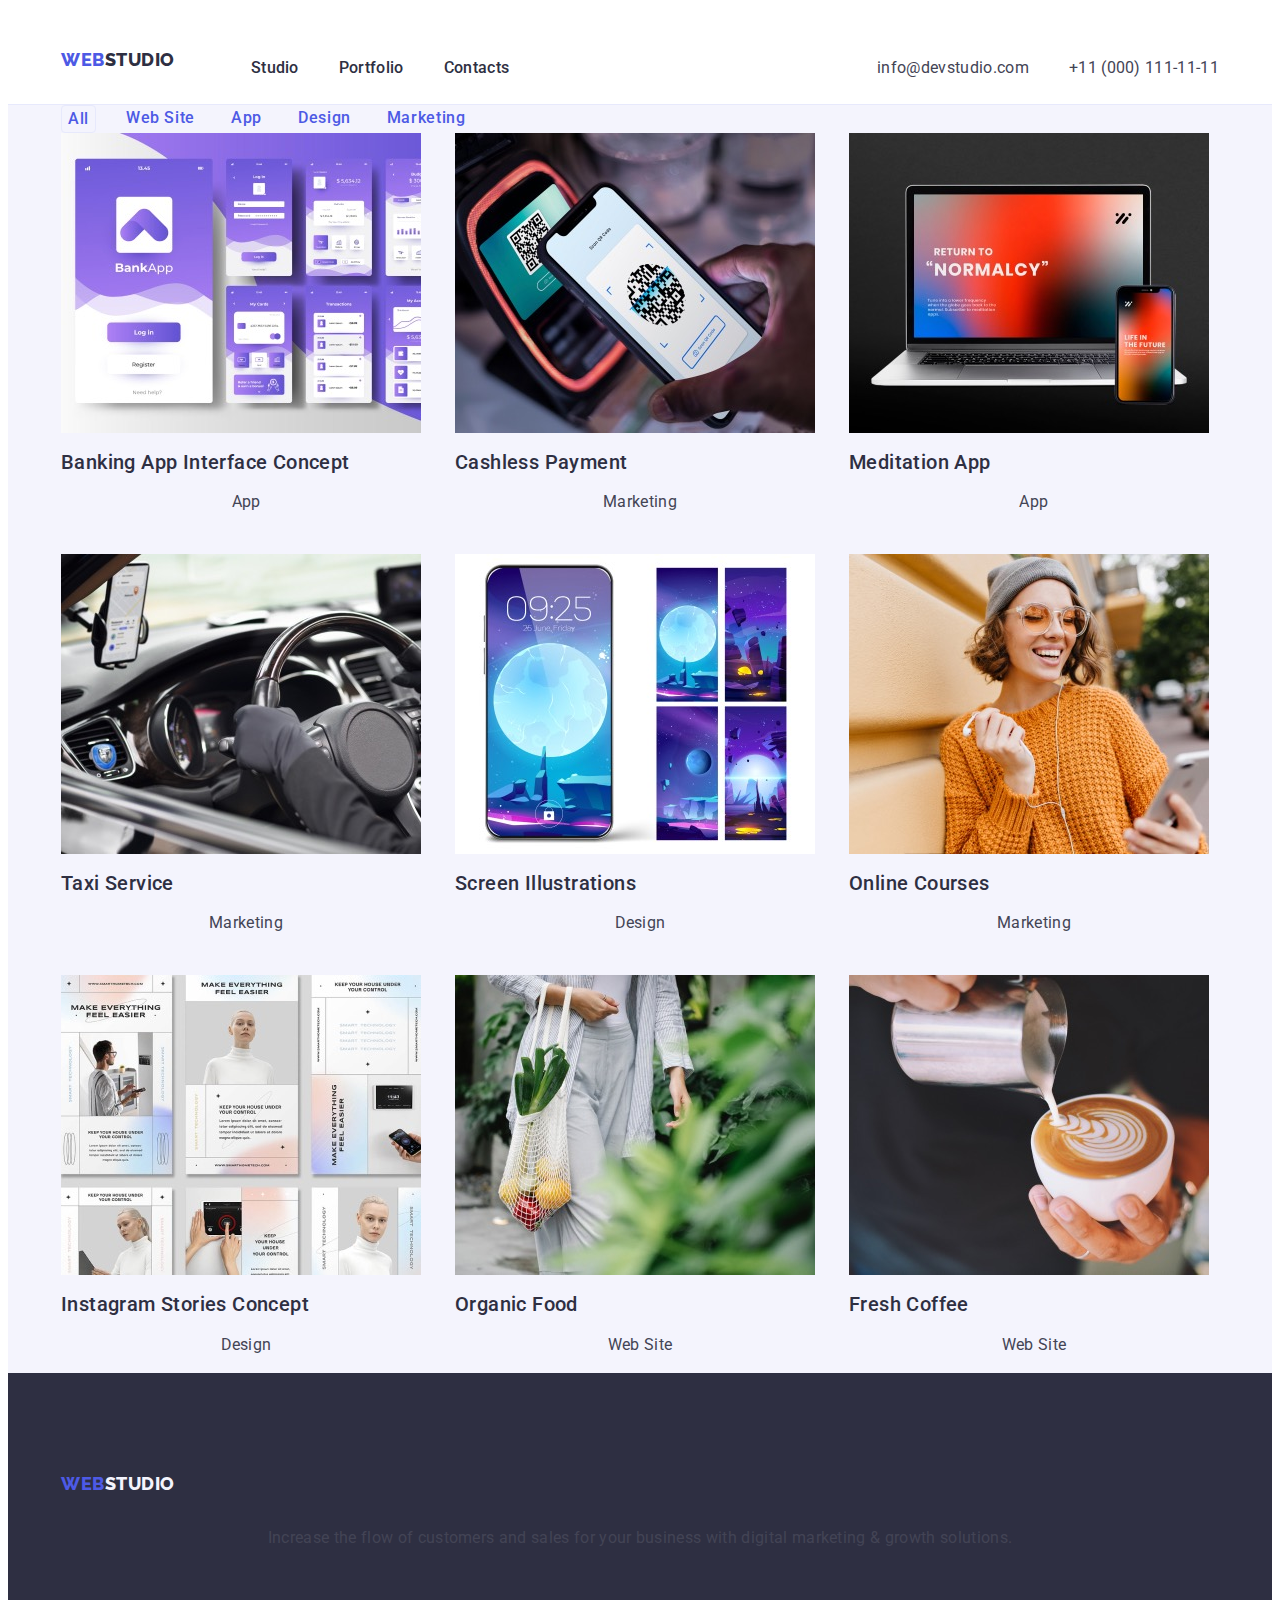
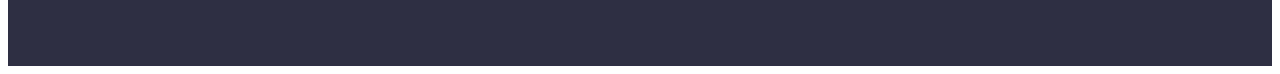
==== portfolio.html @ 2a1ee2ab "portfolio" ====
<!DOCTYPE html>
<html lang="en">
  <head>
    <link rel="preconnect" href="https://fonts.googleapis.com" />
    <link rel="preconnect" href="https://fonts.gstatic.com" crossorigin />
    <link
      href="https://fonts.googleapis.com/css2?family=Raleway:wght@800&family=Roboto:wght@400;500;700;900&display=swap"
      rel="stylesheet"
    />
    <link
      rel="stylesheet"
      href="https://cdnjs.cloudflare.com/ajax/libs/modern-normalize/2.0.0/modern-normalize.min.css"
      integrity="sha512-4xo8blKMVCiXpTaLzQSLSw3KFOVPWhm/TRtuPVc4WG6kUgjH6J03IBuG7JZPkcWMxJ5huwaBpOpnwYElP/m6wg=="
      crossorigin="anonymous"
      referrerpolicy="no-referrer"
    />
    <link href="./css/styles.css" rel="stylesheet" />
    <meta charset="UTF-8" />
    <meta name="viewport" content="width=device-width, initial-scale=1.0" />
    <title>goit-markup-hw-02/</title>
  </head>
  <body>
    <header class="header-portfolio-page">
      <div class="container header-cointainer">
        <nav class="link nav-list">
          <a href="./index.html" class="logo link"
            >Web<span class="logo-studio">Studio</span></a
          >
          <ul class="list menu-list">
            <li><a class="list-first link" href="./index.html">Studio</a></li>
            <li>
              <a class="list-first link" href="./portfolio.html">Portfolio</a>
            </li>
            <li><a class="list-first link" href="">Contacts</a></li>
          </ul>
        </nav>
        <address class="address list">
          <ul class="list link address-list">
            <li>
              <a class="contact list link" href="mailto:info@devstudio.com"
                >info@devstudio.com</a
              >
            </li>
            <li>
              <a class="contact list link" href="tel:+110001111111"
                >+11 (000) 111-11-11</a
              >
            </li>
          </ul>
        </address>
      </div>
    </header>
    <main>
      <div>
        <section class="section list-portfolio">
          <div class="container porfolio-navigation">
            <h1 class="h1-tag visually-hidden">Tekst</h1>
            <ul class="list link button list-main-section-porfolio">
              <li>
                <button type="button" class="list-second link button-portfolio">
                  All
                </button>
              </li>
              <li>
                <button type="button" class="list-second link">Web Site</button>
              </li>
              <li>
                <button type="button" class="list-second link">App</button>
              </li>
              <li>
                <button type="button" class="list-second link">Design</button>
              </li>
              <li>
                <button type="button" class="list-second link">
                  Marketing
                </button>
              </li>
            </ul>
          </div>
          <div class="container">
            <ul class="list portfolio-images">
              <li class="portfolio-items">
                <a href="./images/img2-1.jpg" class="link">
                  <img
                    src="./images/img2-1.jpg"
                    alt="violet frames representing bank app"
                    width="360"
                    height="300"
                  />
                  <h2 class="headers-portfolio">
                    Banking App Interface Concept
                  </h2>
                  <p class="paragraph">App</p>
                </a>
              </li>
              <li class="portfolio-items">
                <a href="./images/img2-2.jpg" class="link">
                  <img
                    src="./images/img2-2.jpg"
                    alt="phone and terminal showing cashless payment"
                    width="360"
                    height="300"
                  />
                  <h2 class="headers-portfolio">Cashless Payment</h2>
                  <p class="paragraph">Marketing</p>
                </a>
              </li>
              <li class="portfolio-items">
                <a href="./images/img2-3.jpg" class="link">
                  <img
                    src="./images/img2-3.jpg"
                    alt="macbook with iphone"
                    width="360"
                    height="300"
                  />
                  <h2 class="headers-portfolio">Meditation App</h2>
                  <p class="paragraph">App</p>
                </a>
              </li>
              <li class="portfolio-items">
                <a href="./images/img-4.jpg" class="link"
                  ><img
                    src="./images/img2-4.jpg"
                    alt="car cocpit woth steering wheel"
                    width="360"
                    height="300"
                  />
                  <h2 class="headers-portfolio">Taxi Service</h2>
                  <p class="paragraph">Marketing</p>
                </a>
              </li>
              <li class="portfolio-items">
                <a href="./images/img2-5.jpg" class="link">
                  <img
                    src="./images/img2-5.jpg"
                    alt="phone wallpapers showing the moon"
                    width="360"
                    height="300"
                  />

                  <h2 class="headers-portfolio">Screen Illustrations</h2>
                  <p class="paragraph">Design</p>
                </a>
              </li>
              <li class="portfolio-items">
                <a href="./images/img2-6.jpg" class="link">
                  <img
                    src="./images/img2-6.jpg"
                    alt="young lady with orange glasses and orange sweater"
                    width="360"
                    height="300"
                  />

                  <h2 class="headers-portfolio">Online Courses</h2>
                  <p class="paragraph">Marketing</p>
                </a>
              </li>
              <li class="portfolio-items">
                <a href="./images/img2-7.jpg" class="link">
                  <img
                    src="./images/img2-7.jpg"
                    alt="layout of diffrent stories in Instagram"
                    width="360"
                    height="300"
                  />

                  <h2 class="headers-portfolio">Instagram Stories Concept</h2>
                  <p class="paragraph">Design</p>
                </a>
              </li>
              <li class="portfolio-items">
                <a href="./images/img2-8.jpg" class="link">
                  <img
                    src="./images/img2-8.jpg"
                    alt="lady with bag full of organic grocery shopping"
                    width="360"
                    height="300"
                  />

                  <h2 class="headers-portfolio">Organic Food</h2>
                  <p class="paragraph">Web Site</p>
                </a>
              </li>
              <li class="portfolio-items">
                <a href="./images/img2-9.jpg" class="link">
                  <img
                    src="./images/img2-9.jpg"
                    alt="cup of coppy with several rings made created by the milk foam"
                    width="360"
                    height="300"
                  />

                  <h2 class="headers-portfolio">Fresh Coffee</h2>
                  <p class="paragraph">Web Site</p>
                </a>
              </li>
            </ul>
          </div>
        </section>
      </div>
    </main>
    <footer class="footer">
      <div class="container">
        <a class="logo link" href="./index.html"
          >Web<span class="logo-studio-footer link">Studio</span></a
        >
        <p class="paragraph">
          Increase the flow of customers and sales for your business with
          digital marketing & growth solutions.
        </p>
      </div>
    </footer>
  </body>
</html>
---- css/styles.css ----
:root {
  --main-text-color: #434455;
  --dark: #2e2f42;
  --slate: #434455;
  --cloud: #f4f4fd;
  --iris: #4d5ae5;
}

body {
  font-family: "Roboto", sans-serif;
  color: var(--main-text-color);
  background-color: #ffffff;
  ul,
  ol {
    list-style: none;
    margin: 0;
    padding-left: 0;
  }
  .list {
    list-style: none;
    margin: 0;
    padding-left: 0;
  }
}
.link {
  text-decoration: none;
}
.list {
  list-style: none;
}
.button {
  cursor: pointer;
  color: #4d5ae5;
  font-size: 16px;
  font-family: Roboto;
  font-weight: 500;
  line-height: 1.5;
  letter-spacing: 0.02em;
}
.button:visited {
  color: #404bbf;
}
.logo {
  color: var(--iris);
  font-size: 18px;
  font-family: "Raleway", sans-serif;
  font-weight: 800;
  text-transform: uppercase;
  line-height: 1.17;
  letter-spacing: 0.03em;
  text-decoration: none;
  margin-right: 76px;
  margin-bottom: 16px;
  display: inline-block;
}
.logo-studio {
  color: var(--dark);
}
.footer {
  background-color: var(--dark);
  padding: 100px 0;
}
.list-first {
  color: var(--dark);
  font-weight: 500;
  line-height: 1.5;
  letter-spacing: 0.02em;
  padding: 24px 0;
}
.list-first:hover {
  color: #404bbf;
}
.list-first:focus {
  color: #404bbf;
}
.list-first:visited {
}
.address {
  font-style: normal;
}

.logo-studio-footer {
  color: #f4f4fd;
}
.contact {
  color: var(--slate);
  line-height: 1.5;
  letter-spacing: 0.02em;
}
.contact:hover {
  color: #404bbf;
}
.contact:focus {
  color: #404bbf;
}
.list-second {
  font-family: Roboto, sans-serif;
  font-size: 16px;
  font-weight: 500;
  line-height: 1.5;
  letter-spacing: 0.04em;
  color: var(--iris);
  background-color: var(--cloud);
  border: none;
  cursor: pointer;
}
.list-second:hover {
  color: #ffffff;
}
.list-second:focus {
  color: #ffffff;
}
.list-second:hover {
  background-color: #404bbf;
}
.list-second:focus {
  background-color: #404bbf;
}
.section-main {
  background-color: var(--dark);
  color: #ffffff;
  padding: 188px 0;
}
.paragraph {
  line-height: 1.5;
  color: var(--slate);
  font-size: 16px;
  font-family: Roboto;
  font-weight: 400;
  line-height: 24px;
  letter-spacing: 0.02em;
  word-wrap: break-word;
  box-sizing: content-box;
  text-align: center;
}
.head-first-tag {
  font-size: 56px;
  font-weight: 700;
  line-height: 1.07;
  letter-spacing: 0.02em;
  max-width: 496px;
  margin: auto;
}
.button-order-service {
  background-color: var(--iris);
  color: white;
  font-size: 16px;
  font-family: Roboto, sans-serif;
  font-weight: 500;
  line-height: 24px;
  letter-spacing: 0.64px;
  word-wrap: break-word;
  border: none;
  cursor: pointer;
  padding: 16px 32px;
  margin: auto;
  display: block;
  margin-top: 48px;
  min-width: 169px;
  border-radius: 4px;
}
.button-order-service:hover {
  background-color: #404bbf;
}
.button-order-service:focus {
  background-color: #404bbf;
}
.head-three-tag {
  color: var(--dark);
  font-size: 20px;
  font-family: Roboto;
  font-weight: 500;
  line-height: 24px;
  letter-spacing: 0.4px;
  word-wrap: break-word;
  text-align: center;
  margin-bottom: 8px;
}
.head-two-tag {
  color: var(--dark);
  font-size: 36px;
  font-family: Roboto;
  font-weight: 700;
  text-transform: capitalize;
  line-height: 40px;
  letter-spacing: 0.72px;
  word-wrap: break-word;
  margin-bottom: 8px;
}
.h2-tag-portfolio {
  font-size: 20px;
  font-weight: 500;
  line-height: 1.2;
  letter-spacing: 0.02em;
  color: var(--dark);
}
.section {
  background-color: #f4f4fd;
}

.header {
  color: var(--dark);
  font-size: 36px;
  line-height: 1.11;
  font-weight: 700;
  text-align: center;
  letter-spacing: 0.02em;
  word-wrap: break-word;
  text-transform: capitalize;
  margin-top: 120px;
  margin-bottom: 72px;
}
.team-list {
  background-color: #ffffff;
  border-radius: 0px 0px 4px 4px;
}
.head-three-tag {
  font-weight: 500;
  line-height: 1.2;
  letter-spacing: 0.02em;
  word-wrap: break-word;
  color: var(--dark);
}

.paragraph-footer {
  line-height: 1.5;
  color: var(--cloud);
  font-size: 16px;
  font-family: Roboto;
  font-weight: 400;
  line-height: 24px;
  letter-spacing: 0.02em;
  word-wrap: break-word;
}
.headers-portfolio {
  font-size: 20px;
  font-weight: 500;
  line-height: 1.2;
  letter-spacing: 0.02em;
  color: var(--dark);
}
.container {
  width: 1158px;
  margin: 0 auto;
  padding-left: 15px;
  padding-right: 15px;
}
.menu-list {
  display: flex;
  justify-content: flex-start;
  gap: 40px;
  padding-bottom: 24px;
  padding-top: 24px;
}
.visually-hidden {
  position: absolute;
  width: 1px;
  height: 1px;
  margin: -1px;
  border: 0;
  padding: 0;
  white-space: nowrap;
  clip-path: inset(100%);
  clip: rect(0 0 0 0);
  overflow: hidden;
}
.list-strategy {
  display: flex;
  gap: 24px;
}
.list-images {
  display: flex;
  gap: 24px;
}
.list-team {
  display: flex;
  gap: 24px;
}
.address-list {
  display: flex;
  gap: 40px;
  padding-top: 24px;
  padding-bottom: 24px;
}
.nav-list {
  display: flex;
  flex-direction: row;
  align-items: center;
}
.header-cointainer {
  display: flex;
  flex-direction: row;
  justify-content: space-between;
  padding-top: 24px;
  height: 72px;
}
img {
  display: block;
}
.header-main-page {
  border-bottom: 1px solid #e7e9fc;
}
.images-section {
  padding-bottom: 120px;
}
.list-strategy-items {
  width: calc((100% - 72px) / 4);
}
.main-page-section-two {
  padding: 120px 0;
}
.section-team {
  padding: 120px 0;
}
.team-member {
  padding: 32px 0px;
}
.header-portfolio-page {
  border-bottom: 1px solid #e7e9fc;
}
.list-porfolio {
  padding-top: 96px;
}
.list-main-section-porfolio {
  display: flex;
  gap: 24px;
  margin-bottom: 72px;
}
.button-portfolio {
  border-radius: 4px;
  border: 1px #e7e9fc solid;
}
.portfolio-images {
  display: flex;
  gap: 24px;
  flex-wrap: wrap;
}
.portfolio-items {
  width: calc((100% - 48px) / 3);
}
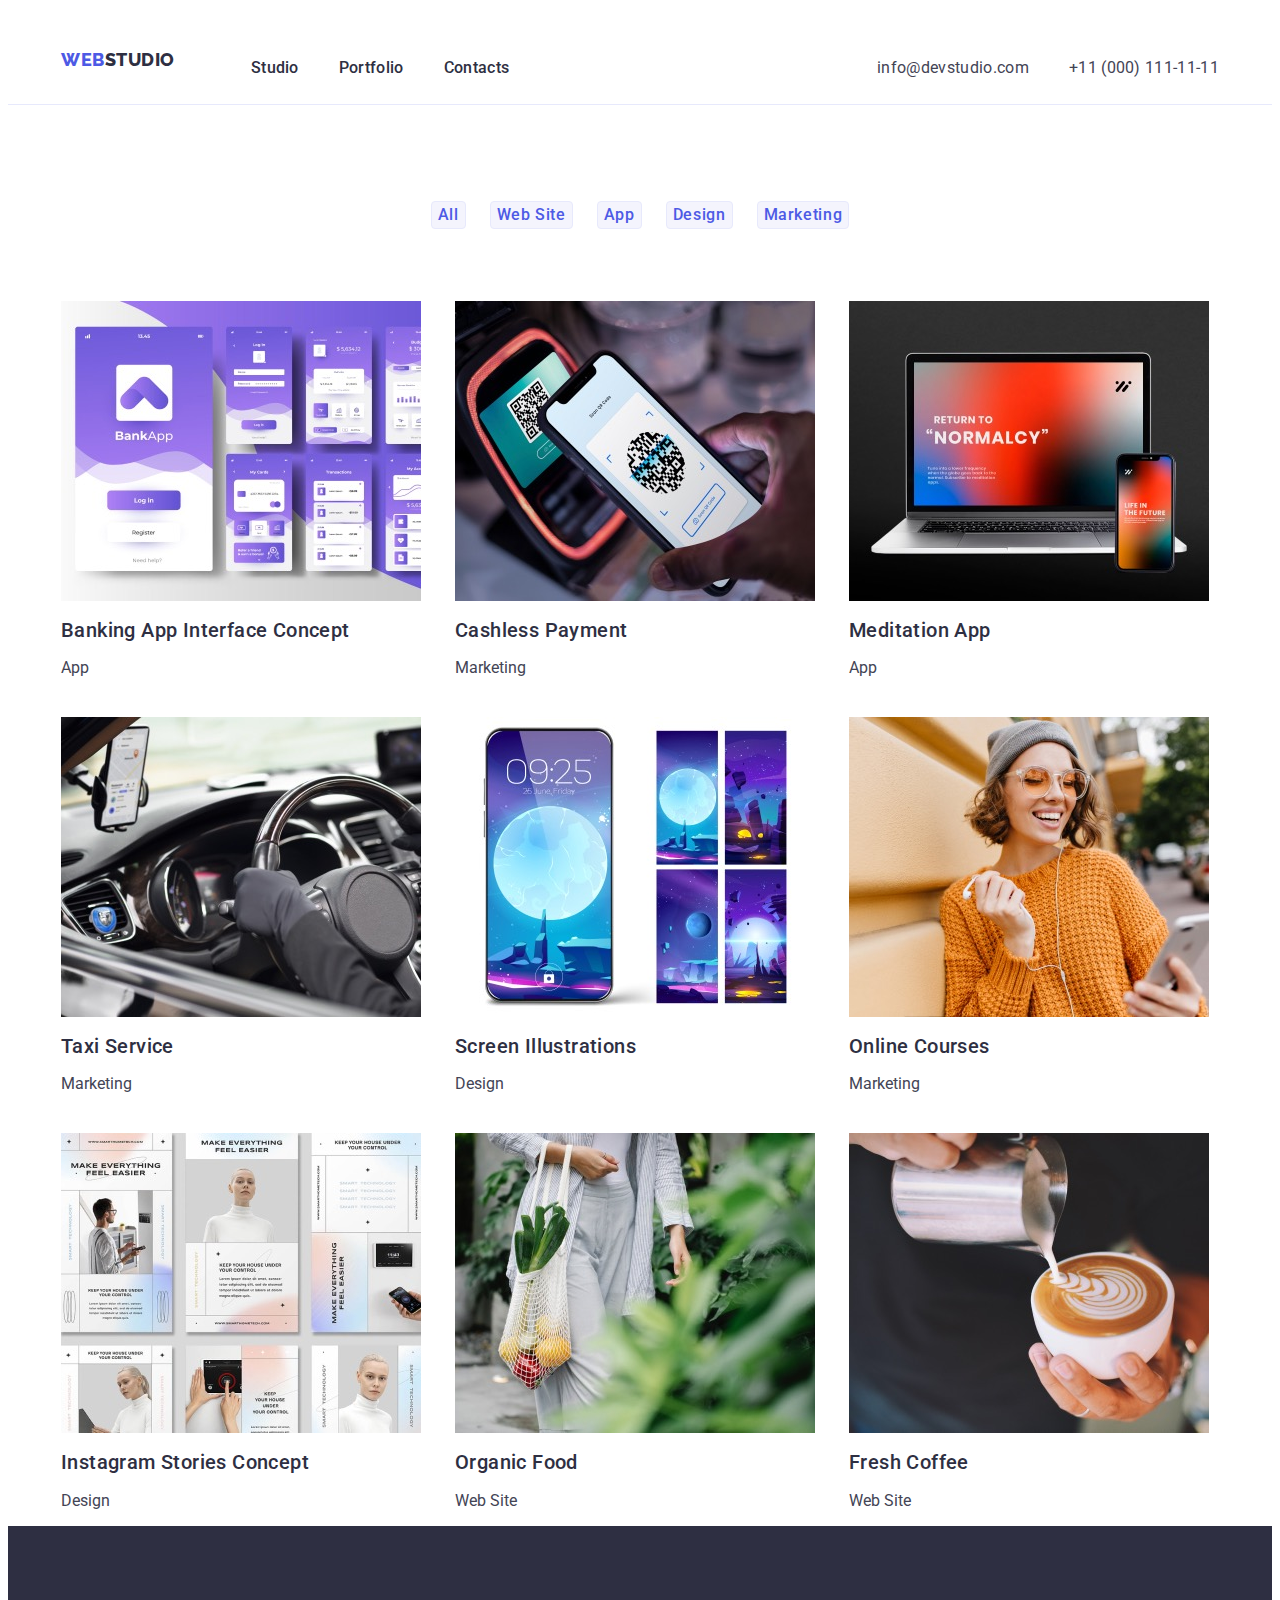
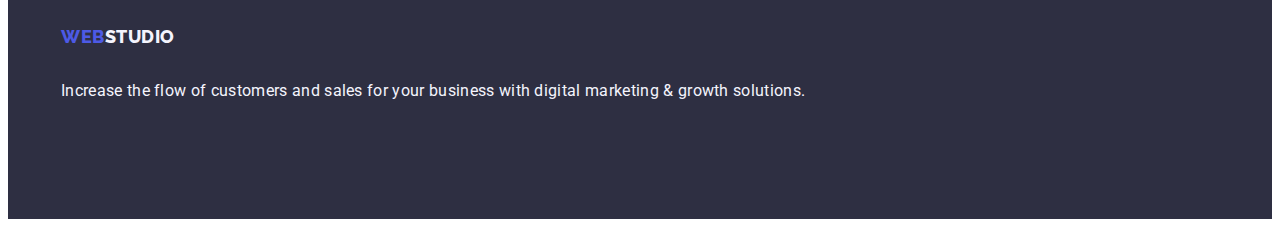
==== commit 1e776cba: "portfolio list images list buttons" ====
--- a/portfolio.html
+++ b/portfolio.html
@@ -62,16 +62,22 @@
                 </button>
               </li>
               <li>
-                <button type="button" class="list-second link">Web Site</button>
-              </li>
-              <li>
-                <button type="button" class="list-second link">App</button>
-              </li>
-              <li>
-                <button type="button" class="list-second link">Design</button>
-              </li>
-              <li>
-                <button type="button" class="list-second link">
+                <button type="button" class="list-second link button-portfolio">
+                  Web Site
+                </button>
+              </li>
+              <li>
+                <button type="button" class="list-second link button-portfolio">
+                  App
+                </button>
+              </li>
+              <li>
+                <button type="button" class="list-second link button-portfolio">
+                  Design
+                </button>
+              </li>
+              <li>
+                <button type="button" class="list-second link button-portfolio">
                   Marketing
                 </button>
               </li>
@@ -90,7 +96,7 @@
                   <h2 class="headers-portfolio">
                     Banking App Interface Concept
                   </h2>
-                  <p class="paragraph">App</p>
+                  <p class="paragraph-portfolio">App</p>
                 </a>
               </li>
               <li class="portfolio-items">
@@ -102,7 +108,7 @@
                     height="300"
                   />
                   <h2 class="headers-portfolio">Cashless Payment</h2>
-                  <p class="paragraph">Marketing</p>
+                  <p class="paragraph-portfolio">Marketing</p>
                 </a>
               </li>
               <li class="portfolio-items">
@@ -114,7 +120,7 @@
                     height="300"
                   />
                   <h2 class="headers-portfolio">Meditation App</h2>
-                  <p class="paragraph">App</p>
+                  <p class="paragraph-portfolio">App</p>
                 </a>
               </li>
               <li class="portfolio-items">
@@ -126,7 +132,7 @@
                     height="300"
                   />
                   <h2 class="headers-portfolio">Taxi Service</h2>
-                  <p class="paragraph">Marketing</p>
+                  <p class="paragraph-portfolio">Marketing</p>
                 </a>
               </li>
               <li class="portfolio-items">
@@ -139,7 +145,7 @@
                   />
 
                   <h2 class="headers-portfolio">Screen Illustrations</h2>
-                  <p class="paragraph">Design</p>
+                  <p class="paragraph-portfolio">Design</p>
                 </a>
               </li>
               <li class="portfolio-items">
@@ -152,7 +158,7 @@
                   />
 
                   <h2 class="headers-portfolio">Online Courses</h2>
-                  <p class="paragraph">Marketing</p>
+                  <p class="paragraph-portfolio">Marketing</p>
                 </a>
               </li>
               <li class="portfolio-items">
@@ -165,7 +171,7 @@
                   />
 
                   <h2 class="headers-portfolio">Instagram Stories Concept</h2>
-                  <p class="paragraph">Design</p>
+                  <p class="paragraph-portfolio">Design</p>
                 </a>
               </li>
               <li class="portfolio-items">
@@ -178,7 +184,7 @@
                   />
 
                   <h2 class="headers-portfolio">Organic Food</h2>
-                  <p class="paragraph">Web Site</p>
+                  <p class="paragraph-portfolio">Web Site</p>
                 </a>
               </li>
               <li class="portfolio-items">
@@ -191,7 +197,7 @@
                   />
 
                   <h2 class="headers-portfolio">Fresh Coffee</h2>
-                  <p class="paragraph">Web Site</p>
+                  <p class="paragraph-portfolio">Web Site</p>
                 </a>
               </li>
             </ul>
@@ -204,7 +210,7 @@
         <a class="logo link" href="./index.html"
           >Web<span class="logo-studio-footer link">Studio</span></a
         >
-        <p class="paragraph">
+        <p class="paragraph-footer">
           Increase the flow of customers and sales for your business with
           digital marketing & growth solutions.
         </p>
--- a/css/styles.css
+++ b/css/styles.css
@@ -4,6 +4,7 @@
   --slate: #434455;
   --cloud: #f4f4fd;
   --iris: #4d5ae5;
+  --ocean:#404bbf;
 }
 
 body {
@@ -195,7 +196,7 @@
   color: var(--dark);
 }
 .section {
-  background-color: #f4f4fd;
+  background-color: white;
 }
 
 .header {
@@ -264,9 +265,10 @@
   clip: rect(0 0 0 0);
   overflow: hidden;
 }
-.list-strategy {
-  display: flex;
-  gap: 24px;
+.list-main-section-porfolio {
+  display: flex;
+  gap: 24px;
+  justify-content: center;
 }
 .list-images {
   display: flex;
@@ -329,6 +331,12 @@
 .button-portfolio {
   border-radius: 4px;
   border: 1px #e7e9fc solid;
+  background-color: var(--cloud);
+  color:var(--iris)
+  padding: 12px 24px;
+  margin-top: 96px;
+  margin-bottom: 72px;
+
 }
 .portfolio-images {
   display: flex;
@@ -338,3 +346,6 @@
 .portfolio-items {
   width: calc((100% - 48px) / 3);
 }
+.paragraph-portfolio {
+  text-align: left;
+color:var(--slate);}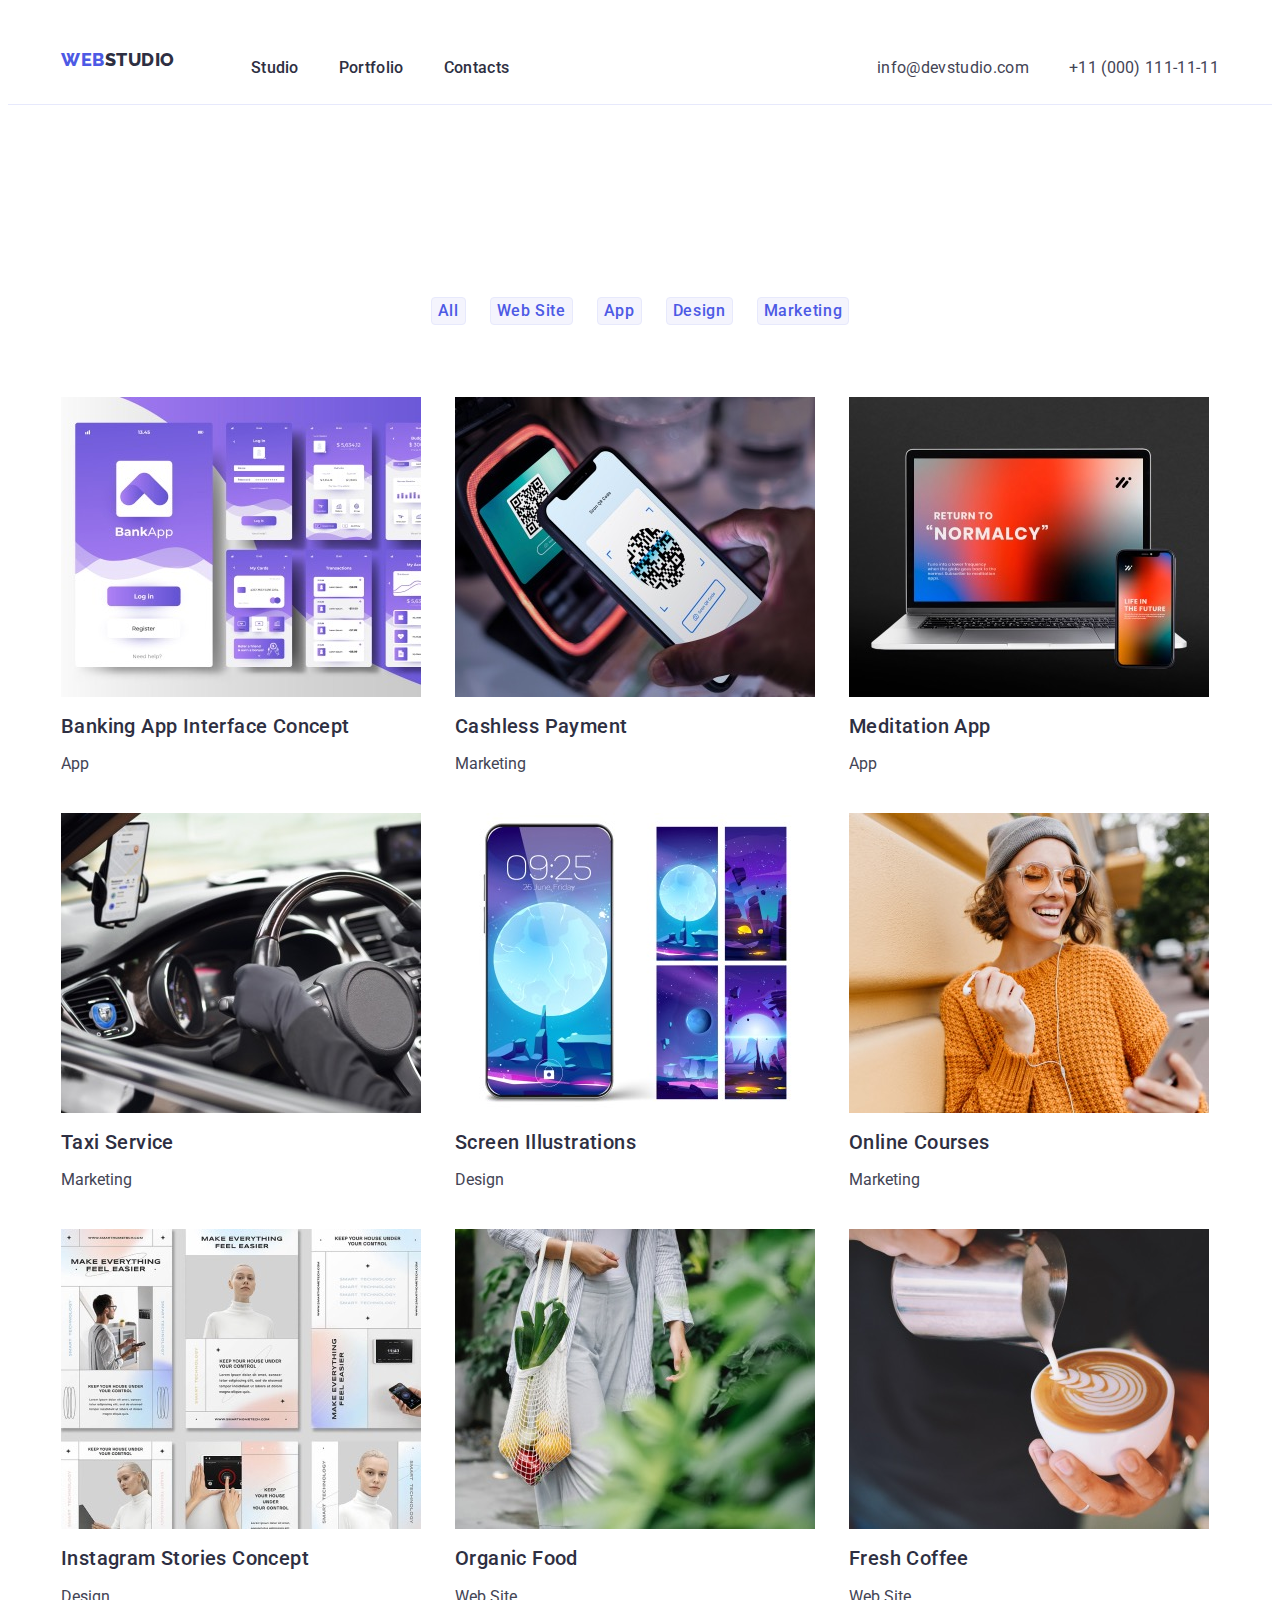
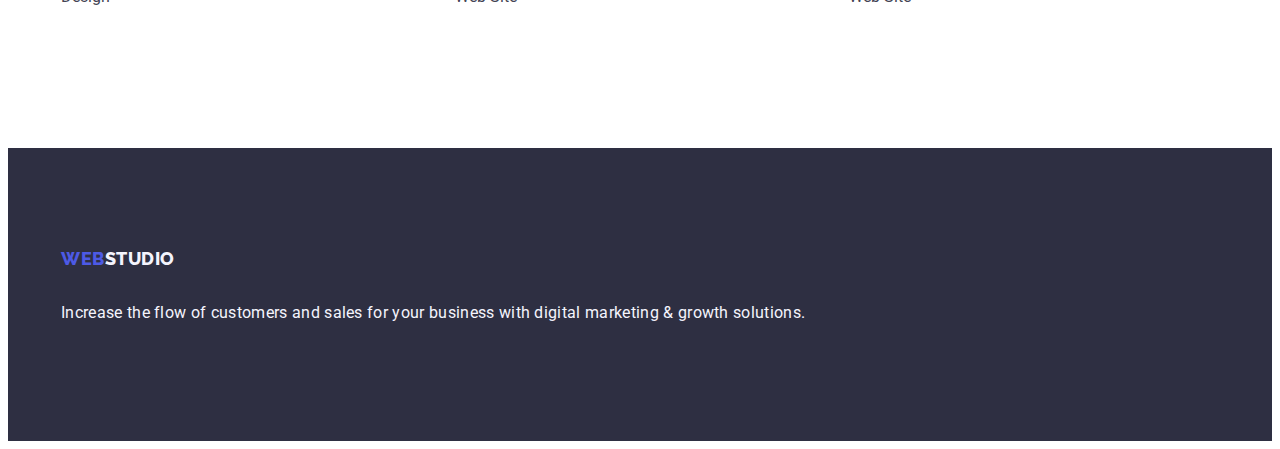
==== commit cc7b86fa: "portfolio move div inside section" ====
--- a/portfolio.html
+++ b/portfolio.html
@@ -51,7 +51,6 @@
       </div>
     </header>
     <main>
-      <div>
         <section class="section list-portfolio">
           <div class="container porfolio-navigation">
             <h1 class="h1-tag visually-hidden">Tekst</h1>
@@ -203,7 +202,6 @@
             </ul>
           </div>
         </section>
-      </div>
     </main>
     <footer class="footer">
       <div class="container">
--- a/css/styles.css
+++ b/css/styles.css
@@ -305,8 +305,12 @@
 .images-section {
   padding-bottom: 120px;
 }
+.list-strategy {
+display: flex;
+gap: 24px;
+}
 .list-strategy-items {
-  width: calc((100% - 72px) / 4);
+width: calc((100% - 72px)/4);
 }
 .main-page-section-two {
   padding: 120px 0;
@@ -348,4 +352,8 @@
 }
 .paragraph-portfolio {
   text-align: left;
-color:var(--slate);}+color:var(--slate);}
+.list-portfolio {
+padding-top: 96px;
+padding-bottom: 126px;
+}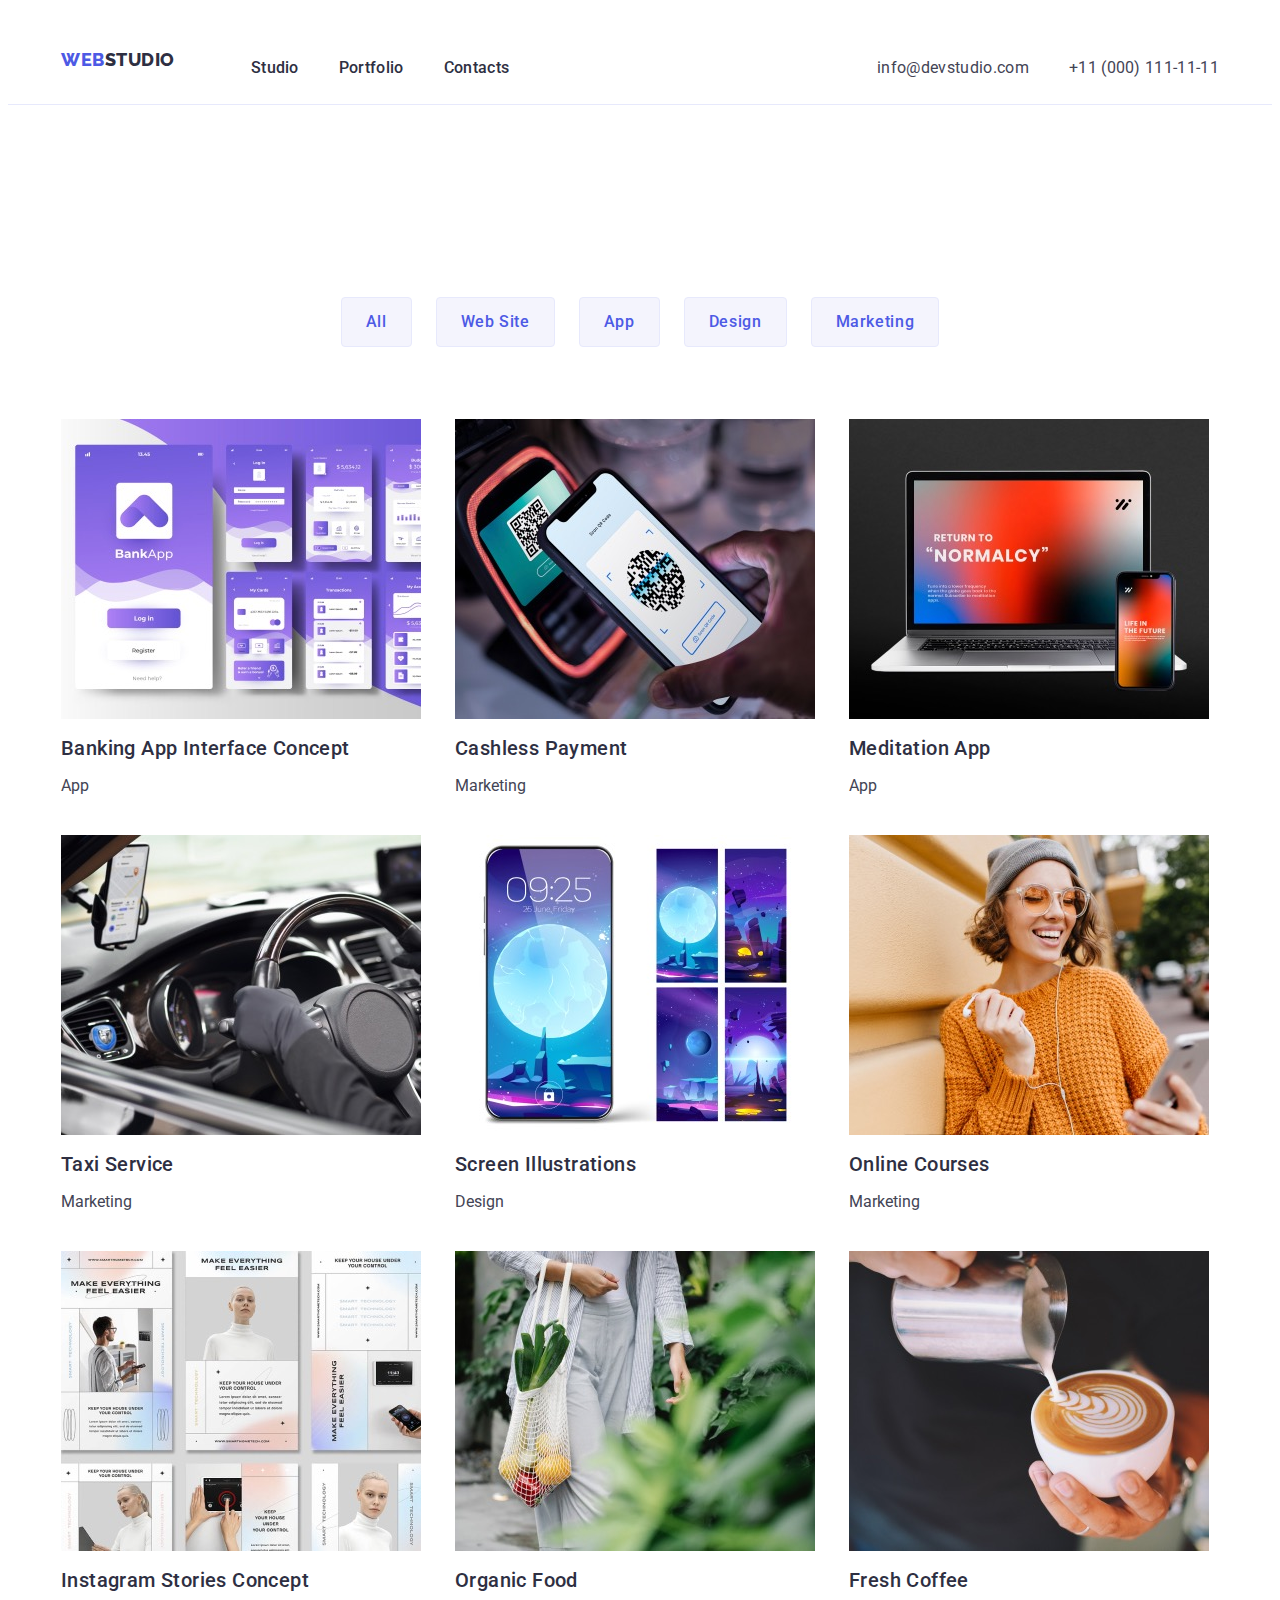
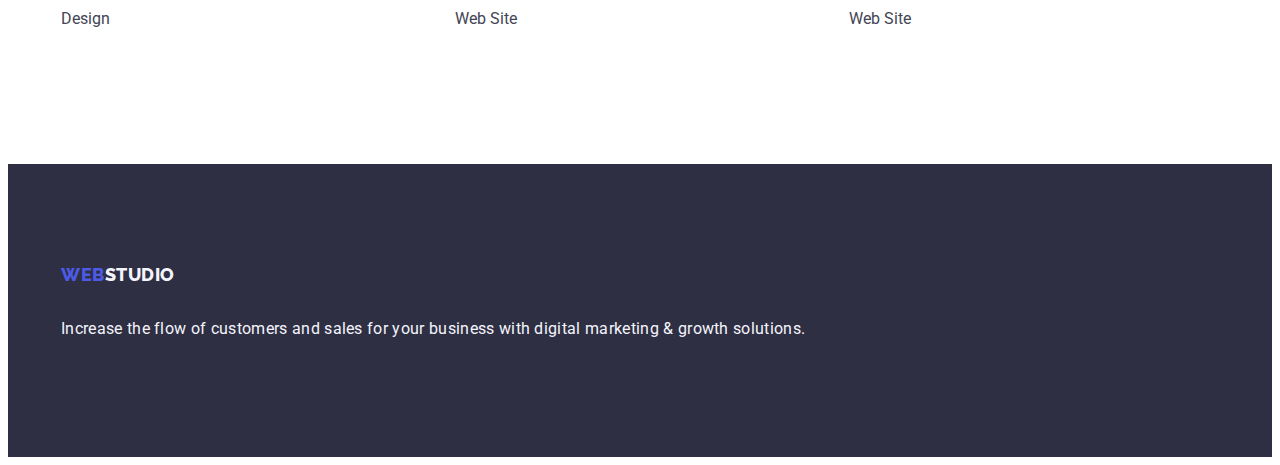
==== commit 72dd97d1: "porfolio main" ====
--- a/portfolio.html
+++ b/portfolio.html
@@ -51,157 +51,153 @@
       </div>
     </header>
     <main>
-        <section class="section list-portfolio">
-          <div class="container porfolio-navigation">
-            <h1 class="h1-tag visually-hidden">Tekst</h1>
-            <ul class="list link button list-main-section-porfolio">
-              <li>
-                <button type="button" class="list-second link button-portfolio">
-                  All
-                </button>
-              </li>
-              <li>
-                <button type="button" class="list-second link button-portfolio">
-                  Web Site
-                </button>
-              </li>
-              <li>
-                <button type="button" class="list-second link button-portfolio">
-                  App
-                </button>
-              </li>
-              <li>
-                <button type="button" class="list-second link button-portfolio">
-                  Design
-                </button>
-              </li>
-              <li>
-                <button type="button" class="list-second link button-portfolio">
-                  Marketing
-                </button>
-              </li>
-            </ul>
-          </div>
-          <div class="container">
-            <ul class="list portfolio-images">
-              <li class="portfolio-items">
-                <a href="./images/img2-1.jpg" class="link">
-                  <img
-                    src="./images/img2-1.jpg"
-                    alt="violet frames representing bank app"
-                    width="360"
-                    height="300"
-                  />
-                  <h2 class="headers-portfolio">
-                    Banking App Interface Concept
-                  </h2>
-                  <p class="paragraph-portfolio">App</p>
-                </a>
-              </li>
-              <li class="portfolio-items">
-                <a href="./images/img2-2.jpg" class="link">
-                  <img
-                    src="./images/img2-2.jpg"
-                    alt="phone and terminal showing cashless payment"
-                    width="360"
-                    height="300"
-                  />
-                  <h2 class="headers-portfolio">Cashless Payment</h2>
-                  <p class="paragraph-portfolio">Marketing</p>
-                </a>
-              </li>
-              <li class="portfolio-items">
-                <a href="./images/img2-3.jpg" class="link">
-                  <img
-                    src="./images/img2-3.jpg"
-                    alt="macbook with iphone"
-                    width="360"
-                    height="300"
-                  />
-                  <h2 class="headers-portfolio">Meditation App</h2>
-                  <p class="paragraph-portfolio">App</p>
-                </a>
-              </li>
-              <li class="portfolio-items">
-                <a href="./images/img-4.jpg" class="link"
-                  ><img
-                    src="./images/img2-4.jpg"
-                    alt="car cocpit woth steering wheel"
-                    width="360"
-                    height="300"
-                  />
-                  <h2 class="headers-portfolio">Taxi Service</h2>
-                  <p class="paragraph-portfolio">Marketing</p>
-                </a>
-              </li>
-              <li class="portfolio-items">
-                <a href="./images/img2-5.jpg" class="link">
-                  <img
-                    src="./images/img2-5.jpg"
-                    alt="phone wallpapers showing the moon"
-                    width="360"
-                    height="300"
-                  />
-
-                  <h2 class="headers-portfolio">Screen Illustrations</h2>
-                  <p class="paragraph-portfolio">Design</p>
-                </a>
-              </li>
-              <li class="portfolio-items">
-                <a href="./images/img2-6.jpg" class="link">
-                  <img
-                    src="./images/img2-6.jpg"
-                    alt="young lady with orange glasses and orange sweater"
-                    width="360"
-                    height="300"
-                  />
-
-                  <h2 class="headers-portfolio">Online Courses</h2>
-                  <p class="paragraph-portfolio">Marketing</p>
-                </a>
-              </li>
-              <li class="portfolio-items">
-                <a href="./images/img2-7.jpg" class="link">
-                  <img
-                    src="./images/img2-7.jpg"
-                    alt="layout of diffrent stories in Instagram"
-                    width="360"
-                    height="300"
-                  />
-
-                  <h2 class="headers-portfolio">Instagram Stories Concept</h2>
-                  <p class="paragraph-portfolio">Design</p>
-                </a>
-              </li>
-              <li class="portfolio-items">
-                <a href="./images/img2-8.jpg" class="link">
-                  <img
-                    src="./images/img2-8.jpg"
-                    alt="lady with bag full of organic grocery shopping"
-                    width="360"
-                    height="300"
-                  />
-
-                  <h2 class="headers-portfolio">Organic Food</h2>
-                  <p class="paragraph-portfolio">Web Site</p>
-                </a>
-              </li>
-              <li class="portfolio-items">
-                <a href="./images/img2-9.jpg" class="link">
-                  <img
-                    src="./images/img2-9.jpg"
-                    alt="cup of coppy with several rings made created by the milk foam"
-                    width="360"
-                    height="300"
-                  />
-
-                  <h2 class="headers-portfolio">Fresh Coffee</h2>
-                  <p class="paragraph-portfolio">Web Site</p>
-                </a>
-              </li>
-            </ul>
-          </div>
-        </section>
+      <section class="section list-portfolio">
+        <div class="container porfolio-navigation">
+          <h1 class="h1-tag visually-hidden">Tekst</h1>
+          <ul class="list link button list-main-section-porfolio">
+            <li>
+              <button type="button" class="list-second link button-portfolio">
+                All
+              </button>
+            </li>
+            <li>
+              <button type="button" class="list-second link button-portfolio">
+                Web Site
+              </button>
+            </li>
+            <li>
+              <button type="button" class="list-second link button-portfolio">
+                App
+              </button>
+            </li>
+            <li>
+              <button type="button" class="list-second link button-portfolio">
+                Design
+              </button>
+            </li>
+            <li>
+              <button type="button" class="list-second link button-portfolio">
+                Marketing
+              </button>
+            </li>
+          </ul>
+          <ul class="list portfolio-images">
+            <li class="portfolio-items">
+              <a href="./images/img2-1.jpg" class="link">
+                <img
+                  src="./images/img2-1.jpg"
+                  alt="violet frames representing bank app"
+                  width="360"
+                  height="300"
+                />
+                <h2 class="headers-portfolio">Banking App Interface Concept</h2>
+                <p class="paragraph-portfolio">App</p>
+              </a>
+            </li>
+            <li class="portfolio-items">
+              <a href="./images/img2-2.jpg" class="link">
+                <img
+                  src="./images/img2-2.jpg"
+                  alt="phone and terminal showing cashless payment"
+                  width="360"
+                  height="300"
+                />
+                <h2 class="headers-portfolio">Cashless Payment</h2>
+                <p class="paragraph-portfolio">Marketing</p>
+              </a>
+            </li>
+            <li class="portfolio-items">
+              <a href="./images/img2-3.jpg" class="link">
+                <img
+                  src="./images/img2-3.jpg"
+                  alt="macbook with iphone"
+                  width="360"
+                  height="300"
+                />
+                <h2 class="headers-portfolio">Meditation App</h2>
+                <p class="paragraph-portfolio">App</p>
+              </a>
+            </li>
+            <li class="portfolio-items">
+              <a href="./images/img-4.jpg" class="link"
+                ><img
+                  src="./images/img2-4.jpg"
+                  alt="car cocpit woth steering wheel"
+                  width="360"
+                  height="300"
+                />
+                <h2 class="headers-portfolio">Taxi Service</h2>
+                <p class="paragraph-portfolio">Marketing</p>
+              </a>
+            </li>
+            <li class="portfolio-items">
+              <a href="./images/img2-5.jpg" class="link">
+                <img
+                  src="./images/img2-5.jpg"
+                  alt="phone wallpapers showing the moon"
+                  width="360"
+                  height="300"
+                />
+
+                <h2 class="headers-portfolio">Screen Illustrations</h2>
+                <p class="paragraph-portfolio">Design</p>
+              </a>
+            </li>
+            <li class="portfolio-items">
+              <a href="./images/img2-6.jpg" class="link">
+                <img
+                  src="./images/img2-6.jpg"
+                  alt="young lady with orange glasses and orange sweater"
+                  width="360"
+                  height="300"
+                />
+
+                <h2 class="headers-portfolio">Online Courses</h2>
+                <p class="paragraph-portfolio">Marketing</p>
+              </a>
+            </li>
+            <li class="portfolio-items">
+              <a href="./images/img2-7.jpg" class="link">
+                <img
+                  src="./images/img2-7.jpg"
+                  alt="layout of diffrent stories in Instagram"
+                  width="360"
+                  height="300"
+                />
+
+                <h2 class="headers-portfolio">Instagram Stories Concept</h2>
+                <p class="paragraph-portfolio">Design</p>
+              </a>
+            </li>
+            <li class="portfolio-items">
+              <a href="./images/img2-8.jpg" class="link">
+                <img
+                  src="./images/img2-8.jpg"
+                  alt="lady with bag full of organic grocery shopping"
+                  width="360"
+                  height="300"
+                />
+
+                <h2 class="headers-portfolio">Organic Food</h2>
+                <p class="paragraph-portfolio">Web Site</p>
+              </a>
+            </li>
+            <li class="portfolio-items">
+              <a href="./images/img2-9.jpg" class="link">
+                <img
+                  src="./images/img2-9.jpg"
+                  alt="cup of coppy with several rings made created by the milk foam"
+                  width="360"
+                  height="300"
+                />
+
+                <h2 class="headers-portfolio">Fresh Coffee</h2>
+                <p class="paragraph-portfolio">Web Site</p>
+              </a>
+            </li>
+          </ul>
+        </div>
+      </section>
     </main>
     <footer class="footer">
       <div class="container">
--- a/css/styles.css
+++ b/css/styles.css
@@ -4,7 +4,7 @@
   --slate: #434455;
   --cloud: #f4f4fd;
   --iris: #4d5ae5;
-  --ocean:#404bbf;
+  --ocean: #404bbf;
 }
 
 body {
@@ -306,11 +306,11 @@
   padding-bottom: 120px;
 }
 .list-strategy {
-display: flex;
-gap: 24px;
+  display: flex;
+  gap: 24px;
 }
 .list-strategy-items {
-width: calc((100% - 72px)/4);
+  width: calc((100% - 72px) / 4);
 }
 .main-page-section-two {
   padding: 120px 0;
@@ -336,11 +336,16 @@
   border-radius: 4px;
   border: 1px #e7e9fc solid;
   background-color: var(--cloud);
-  color:var(--iris)
+  color: var(--iris);
   padding: 12px 24px;
   margin-top: 96px;
   margin-bottom: 72px;
-
+}
+.button-portfolio:hover {
+  border: 1px solid transparent;
+}
+.button-portfolio:focus {
+  border: 1px solid transparent;
 }
 .portfolio-images {
   display: flex;
@@ -352,8 +357,9 @@
 }
 .paragraph-portfolio {
   text-align: left;
-color:var(--slate);}
+  color: var(--slate);
+}
 .list-portfolio {
-padding-top: 96px;
-padding-bottom: 126px;
-}+  padding-top: 96px;
+  padding-bottom: 120px;
+}
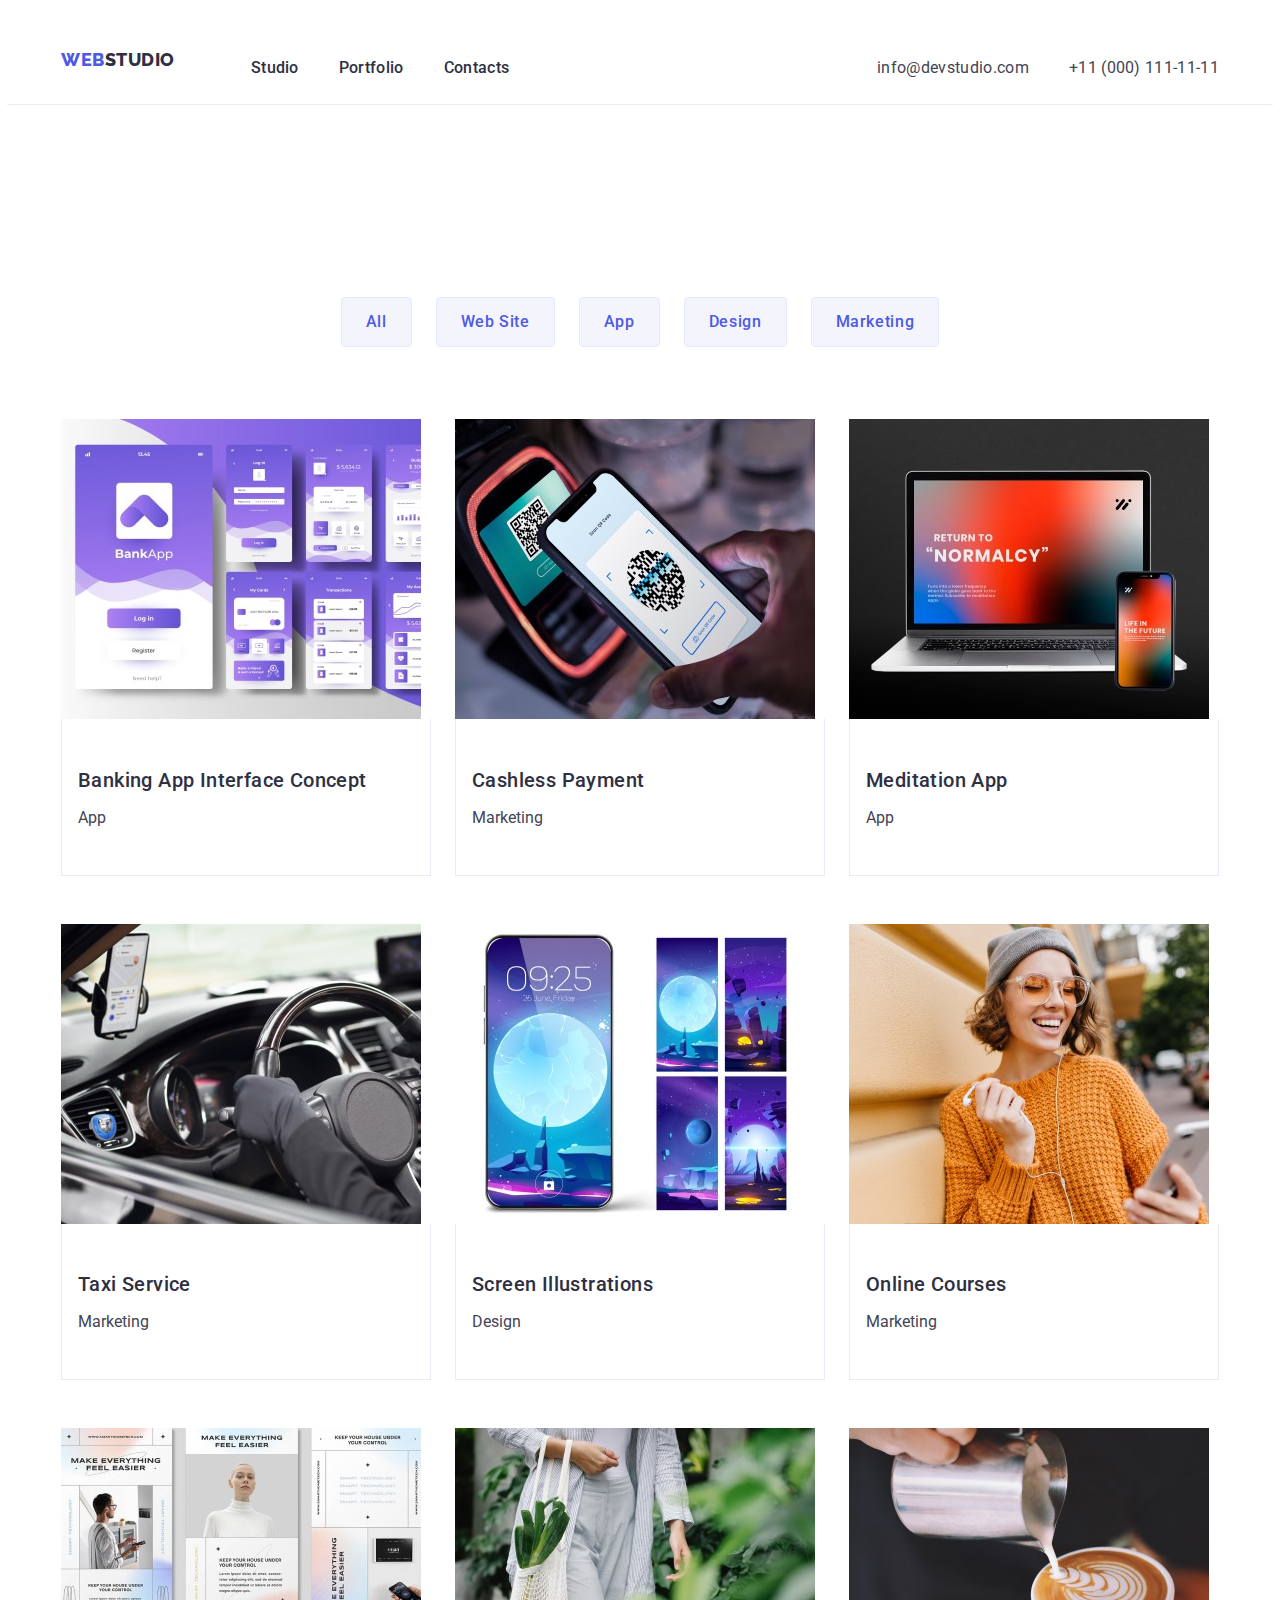
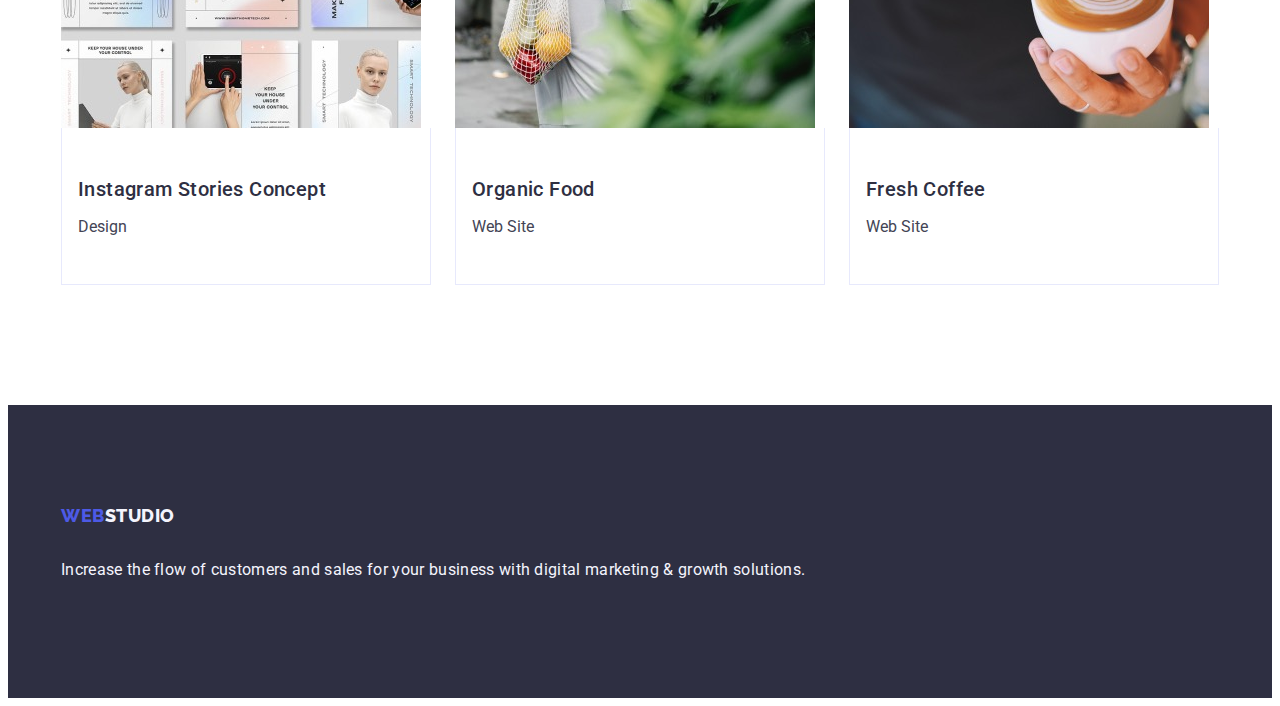
==== commit 2252a40d: "portfolio - add divs to h2 & p" ====
--- a/portfolio.html
+++ b/portfolio.html
@@ -90,8 +90,12 @@
                   width="360"
                   height="300"
                 />
-                <h2 class="headers-portfolio">Banking App Interface Concept</h2>
-                <p class="paragraph-portfolio">App</p>
+                <div class="portfolio-container">
+                  <h2 class="headers-portfolio">
+                    Banking App Interface Concept
+                  </h2>
+                  <p class="paragraph-portfolio">App</p>
+                </div>
               </a>
             </li>
             <li class="portfolio-items">
@@ -102,8 +106,10 @@
                   width="360"
                   height="300"
                 />
-                <h2 class="headers-portfolio">Cashless Payment</h2>
-                <p class="paragraph-portfolio">Marketing</p>
+                <div class="portfolio-container">
+                  <h2 class="headers-portfolio">Cashless Payment</h2>
+                  <p class="paragraph-portfolio">Marketing</p>
+                </div>
               </a>
             </li>
             <li class="portfolio-items">
@@ -114,8 +120,10 @@
                   width="360"
                   height="300"
                 />
-                <h2 class="headers-portfolio">Meditation App</h2>
-                <p class="paragraph-portfolio">App</p>
+                <div class="portfolio-container">
+                  <h2 class="headers-portfolio">Meditation App</h2>
+                  <p class="paragraph-portfolio">App</p>
+                </div>
               </a>
             </li>
             <li class="portfolio-items">
@@ -126,8 +134,10 @@
                   width="360"
                   height="300"
                 />
-                <h2 class="headers-portfolio">Taxi Service</h2>
-                <p class="paragraph-portfolio">Marketing</p>
+                <div class="portfolio-container">
+                  <h2 class="headers-portfolio">Taxi Service</h2>
+                  <p class="paragraph-portfolio">Marketing</p>
+                </div>
               </a>
             </li>
             <li class="portfolio-items">
@@ -138,9 +148,10 @@
                   width="360"
                   height="300"
                 />
-
-                <h2 class="headers-portfolio">Screen Illustrations</h2>
-                <p class="paragraph-portfolio">Design</p>
+                <div class="portfolio-container">
+                  <h2 class="headers-portfolio">Screen Illustrations</h2>
+                  <p class="paragraph-portfolio">Design</p>
+                </div>
               </a>
             </li>
             <li class="portfolio-items">
@@ -151,9 +162,10 @@
                   width="360"
                   height="300"
                 />
-
-                <h2 class="headers-portfolio">Online Courses</h2>
-                <p class="paragraph-portfolio">Marketing</p>
+                <div class="portfolio-container">
+                  <h2 class="headers-portfolio">Online Courses</h2>
+                  <p class="paragraph-portfolio">Marketing</p>
+                </div>
               </a>
             </li>
             <li class="portfolio-items">
@@ -164,9 +176,10 @@
                   width="360"
                   height="300"
                 />
-
-                <h2 class="headers-portfolio">Instagram Stories Concept</h2>
-                <p class="paragraph-portfolio">Design</p>
+                <div class="portfolio-container">
+                  <h2 class="headers-portfolio">Instagram Stories Concept</h2>
+                  <p class="paragraph-portfolio">Design</p>
+                </div>
               </a>
             </li>
             <li class="portfolio-items">
@@ -177,9 +190,10 @@
                   width="360"
                   height="300"
                 />
-
-                <h2 class="headers-portfolio">Organic Food</h2>
-                <p class="paragraph-portfolio">Web Site</p>
+                <div class="portfolio-container">
+                  <h2 class="headers-portfolio">Organic Food</h2>
+                  <p class="paragraph-portfolio">Web Site</p>
+                </div>
               </a>
             </li>
             <li class="portfolio-items">
@@ -190,9 +204,10 @@
                   width="360"
                   height="300"
                 />
-
-                <h2 class="headers-portfolio">Fresh Coffee</h2>
-                <p class="paragraph-portfolio">Web Site</p>
+                <div class="portfolio-container">
+                  <h2 class="headers-portfolio">Fresh Coffee</h2>
+                  <p class="paragraph-portfolio">Web Site</p>
+                </div>
               </a>
             </li>
           </ul>
--- a/css/styles.css
+++ b/css/styles.css
@@ -239,12 +239,14 @@
   line-height: 1.2;
   letter-spacing: 0.02em;
   color: var(--dark);
+  margin-bottom: 8px;
 }
 .container {
   width: 1158px;
   margin: 0 auto;
   padding-left: 15px;
   padding-right: 15px;
+
 }
 .menu-list {
   display: flex;
@@ -349,7 +351,8 @@
 }
 .portfolio-images {
   display: flex;
-  gap: 24px;
+  column-gap: 24px;
+  row-gap: 48px;
   flex-wrap: wrap;
 }
 .portfolio-items {
@@ -363,3 +366,8 @@
   padding-top: 96px;
   padding-bottom: 120px;
 }
+.portfolio-container {
+  padding: 32px 16px;
+  border: 1px solid #e7e9fc;
+  border-top: none;
+}
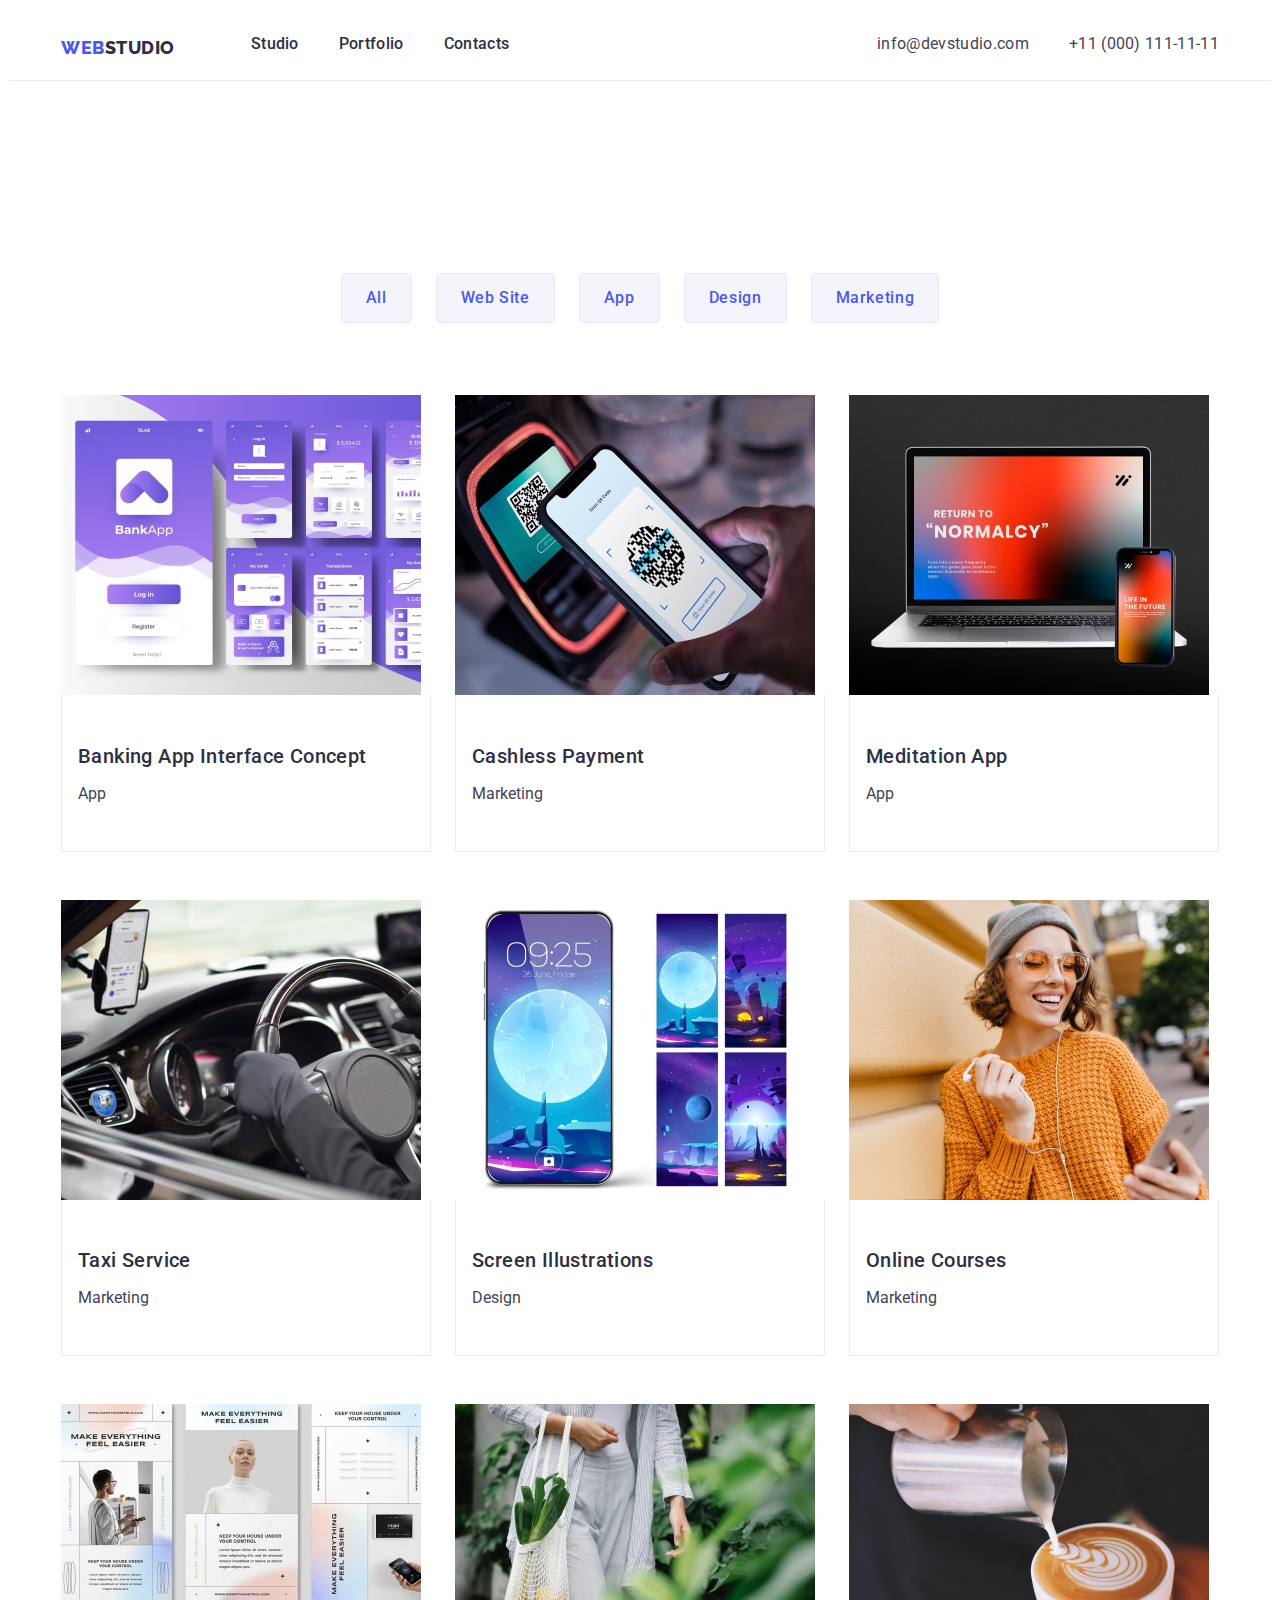
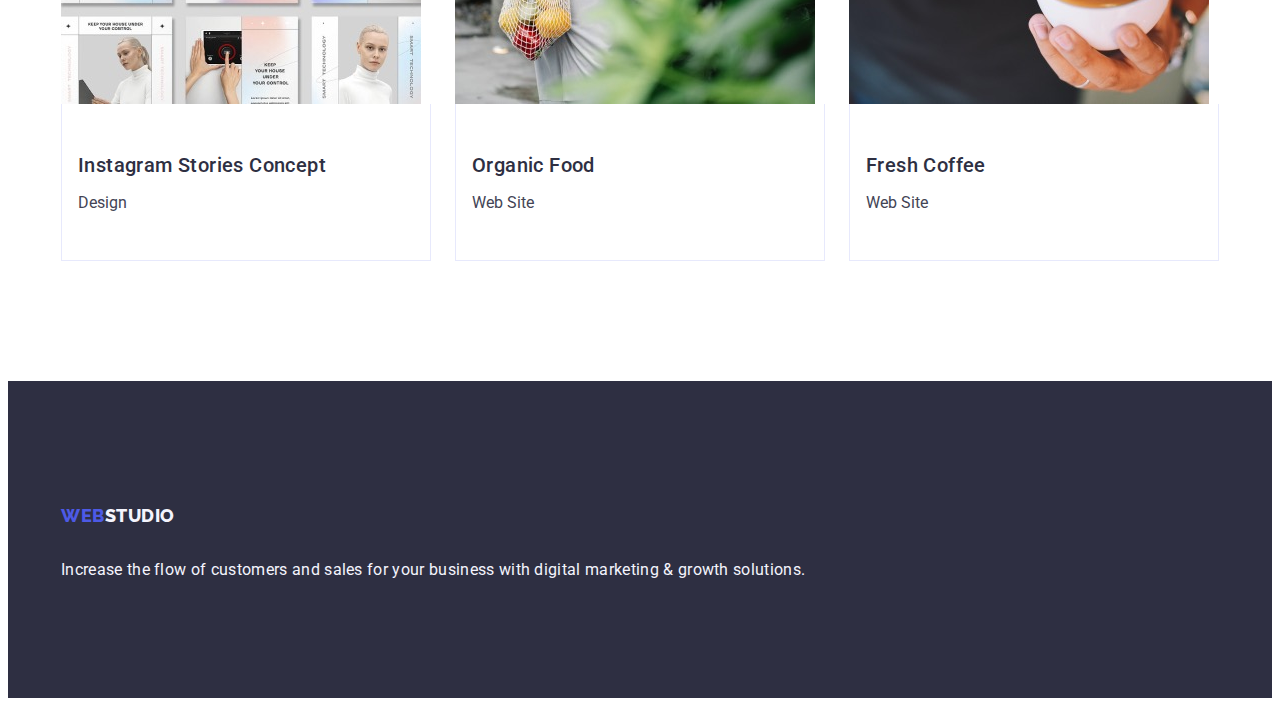
==== commit 6eab0e18: "headers" ====
--- a/portfolio.html
+++ b/portfolio.html
@@ -34,9 +34,9 @@
             <li><a class="list-first link" href="">Contacts</a></li>
           </ul>
         </nav>
-        <address class="address list">
+        <address class="address nav-list">
           <ul class="list link address-list">
-            <li>
+            <li class="container-header-address-list-item">
               <a class="contact list link" href="mailto:info@devstudio.com"
                 >info@devstudio.com</a
               >
@@ -52,7 +52,7 @@
     </header>
     <main>
       <section class="section list-portfolio">
-        <div class="container porfolio-navigation">
+        <div class="container">
           <h1 class="h1-tag visually-hidden">Tekst</h1>
           <ul class="list link button list-main-section-porfolio">
             <li>
--- a/css/styles.css
+++ b/css/styles.css
@@ -53,6 +53,8 @@
   margin-right: 76px;
   margin-bottom: 16px;
   display: inline-block;
+  padding-top: 24px;
+
 }
 .logo-studio {
   color: var(--dark);
@@ -246,7 +248,6 @@
   margin: 0 auto;
   padding-left: 15px;
   padding-right: 15px;
-
 }
 .menu-list {
   display: flex;
@@ -295,7 +296,6 @@
   display: flex;
   flex-direction: row;
   justify-content: space-between;
-  padding-top: 24px;
   height: 72px;
 }
 img {
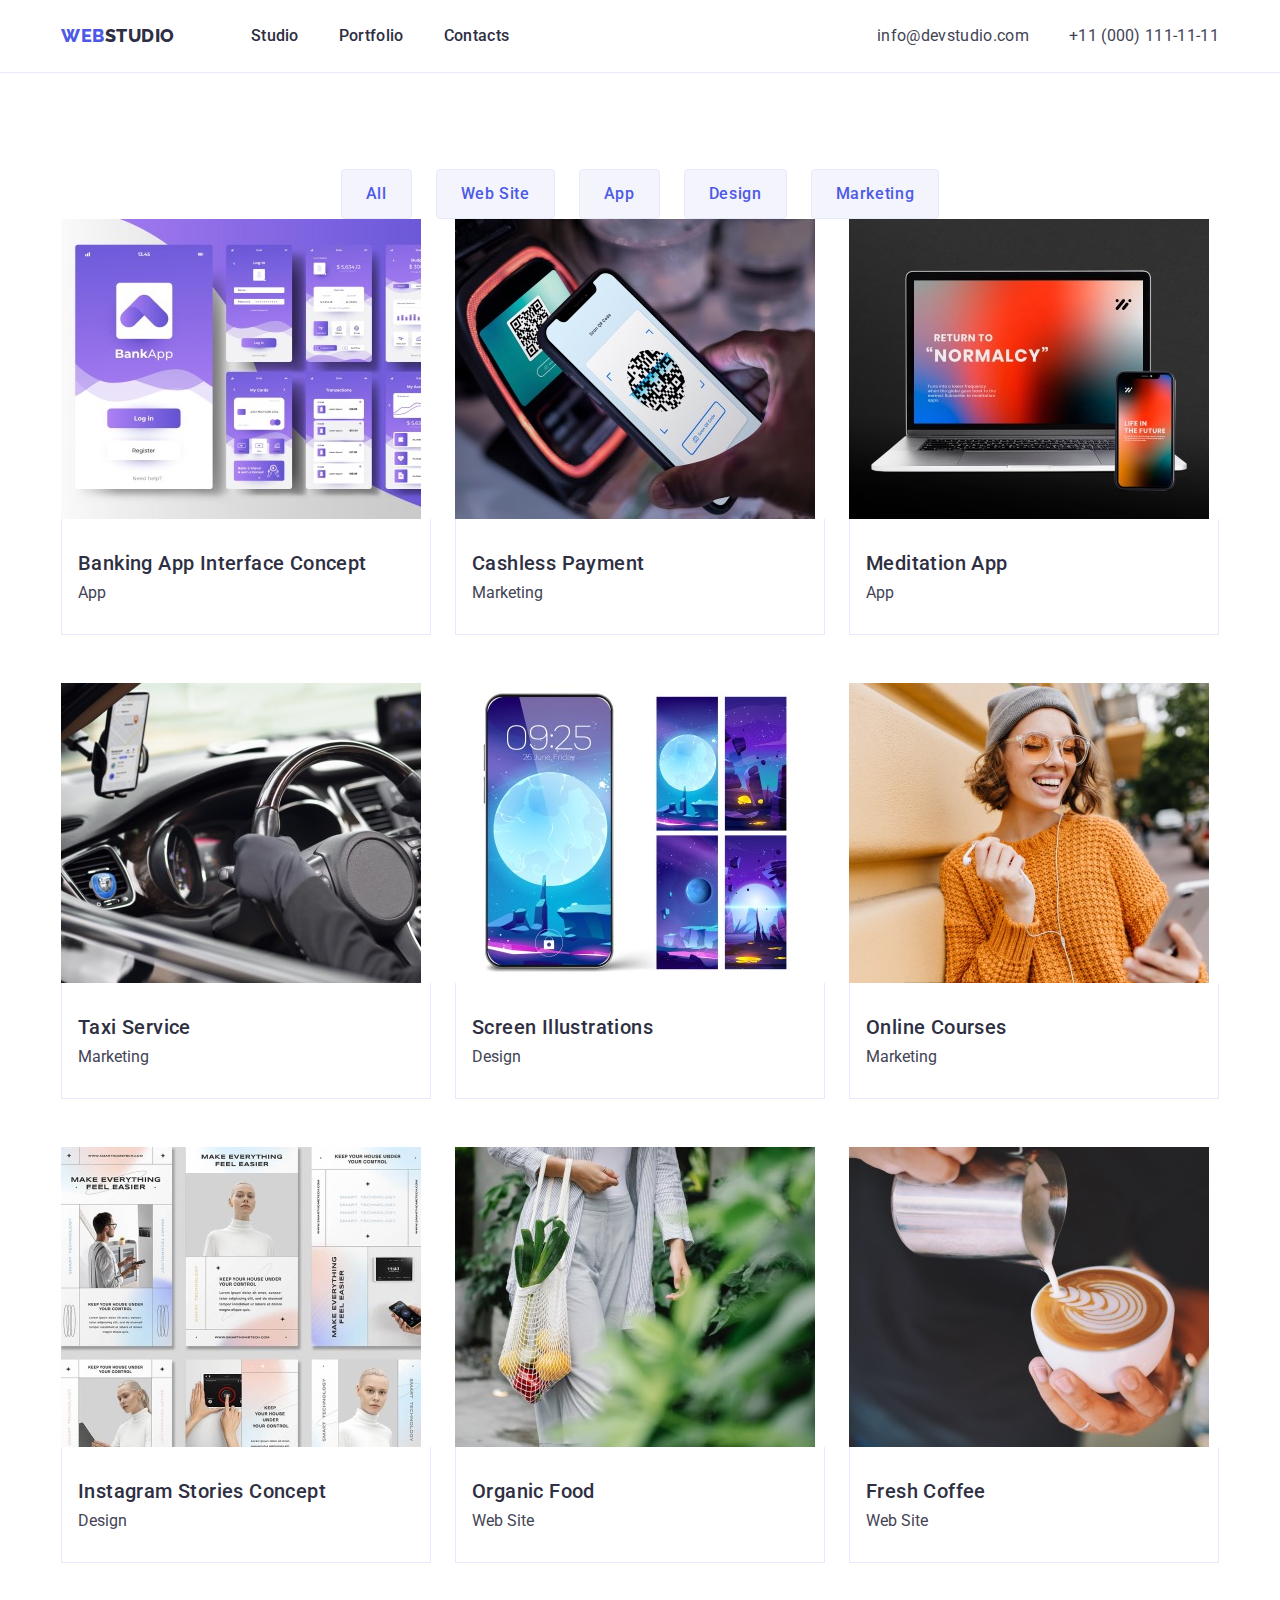
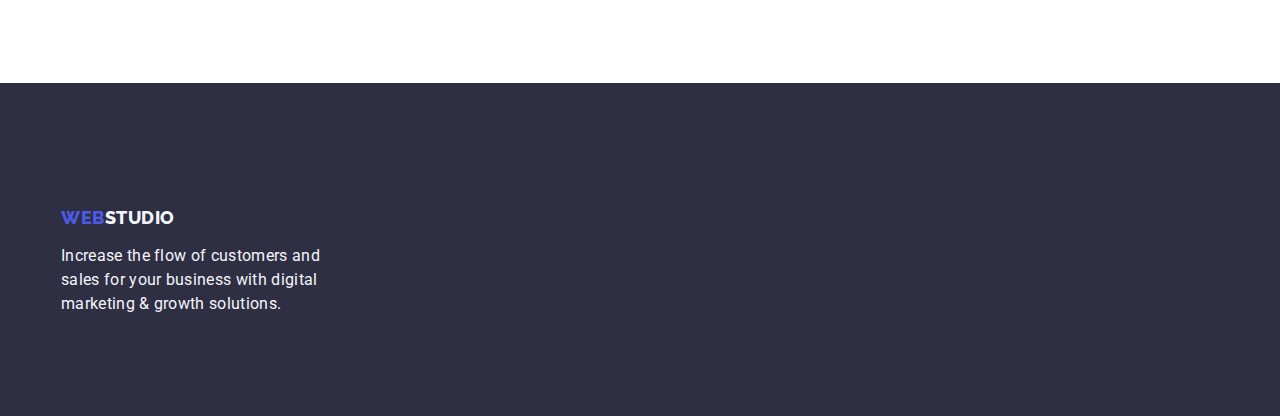
==== commit ca61884f: "final commit" ====
--- a/portfolio.html
+++ b/portfolio.html
@@ -23,7 +23,7 @@
     <header class="header-portfolio-page">
       <div class="container header-cointainer">
         <nav class="link nav-list">
-          <a href="./index.html" class="logo link"
+          <a href="./index.html" class="logo-nav link"
             >Web<span class="logo-studio">Studio</span></a
           >
           <ul class="list menu-list">
--- a/css/styles.css
+++ b/css/styles.css
@@ -5,6 +5,10 @@
   --cloud: #f4f4fd;
   --iris: #4d5ae5;
   --ocean: #404bbf;
+}
+* {
+  margin: 0;
+  padding: 0;
 }
 
 body {
@@ -54,7 +58,6 @@
   margin-bottom: 16px;
   display: inline-block;
   padding-top: 24px;
-
 }
 .logo-studio {
   color: var(--dark);
@@ -210,7 +213,6 @@
   letter-spacing: 0.02em;
   word-wrap: break-word;
   text-transform: capitalize;
-  margin-top: 120px;
   margin-bottom: 72px;
 }
 .team-list {
@@ -234,6 +236,7 @@
   line-height: 24px;
   letter-spacing: 0.02em;
   word-wrap: break-word;
+  max-width: 264px;
 }
 .headers-portfolio {
   font-size: 20px;
@@ -319,6 +322,7 @@
 }
 .section-team {
   padding: 120px 0;
+  background-color: var(--cloud);
 }
 .team-member {
   padding: 32px 0px;
@@ -340,8 +344,6 @@
   background-color: var(--cloud);
   color: var(--iris);
   padding: 12px 24px;
-  margin-top: 96px;
-  margin-bottom: 72px;
 }
 .button-portfolio:hover {
   border: 1px solid transparent;
@@ -371,3 +373,30 @@
   border: 1px solid #e7e9fc;
   border-top: none;
 }
+h1,
+h2,
+h3,
+h4,
+h5,
+h6,
+p {
+  margin: 0;
+}
+
+img {
+  display: block;
+  max-width: 100%;
+  height: auto;
+}
+.logo-nav {
+  color: var(--iris);
+  font-size: 18px;
+  font-family: "Raleway", sans-serif;
+  font-weight: 800;
+  text-transform: uppercase;
+  line-height: 1.17;
+  letter-spacing: 0.03em;
+  text-decoration: none;
+  margin-right: 76px;
+  display: inline-block;
+}
